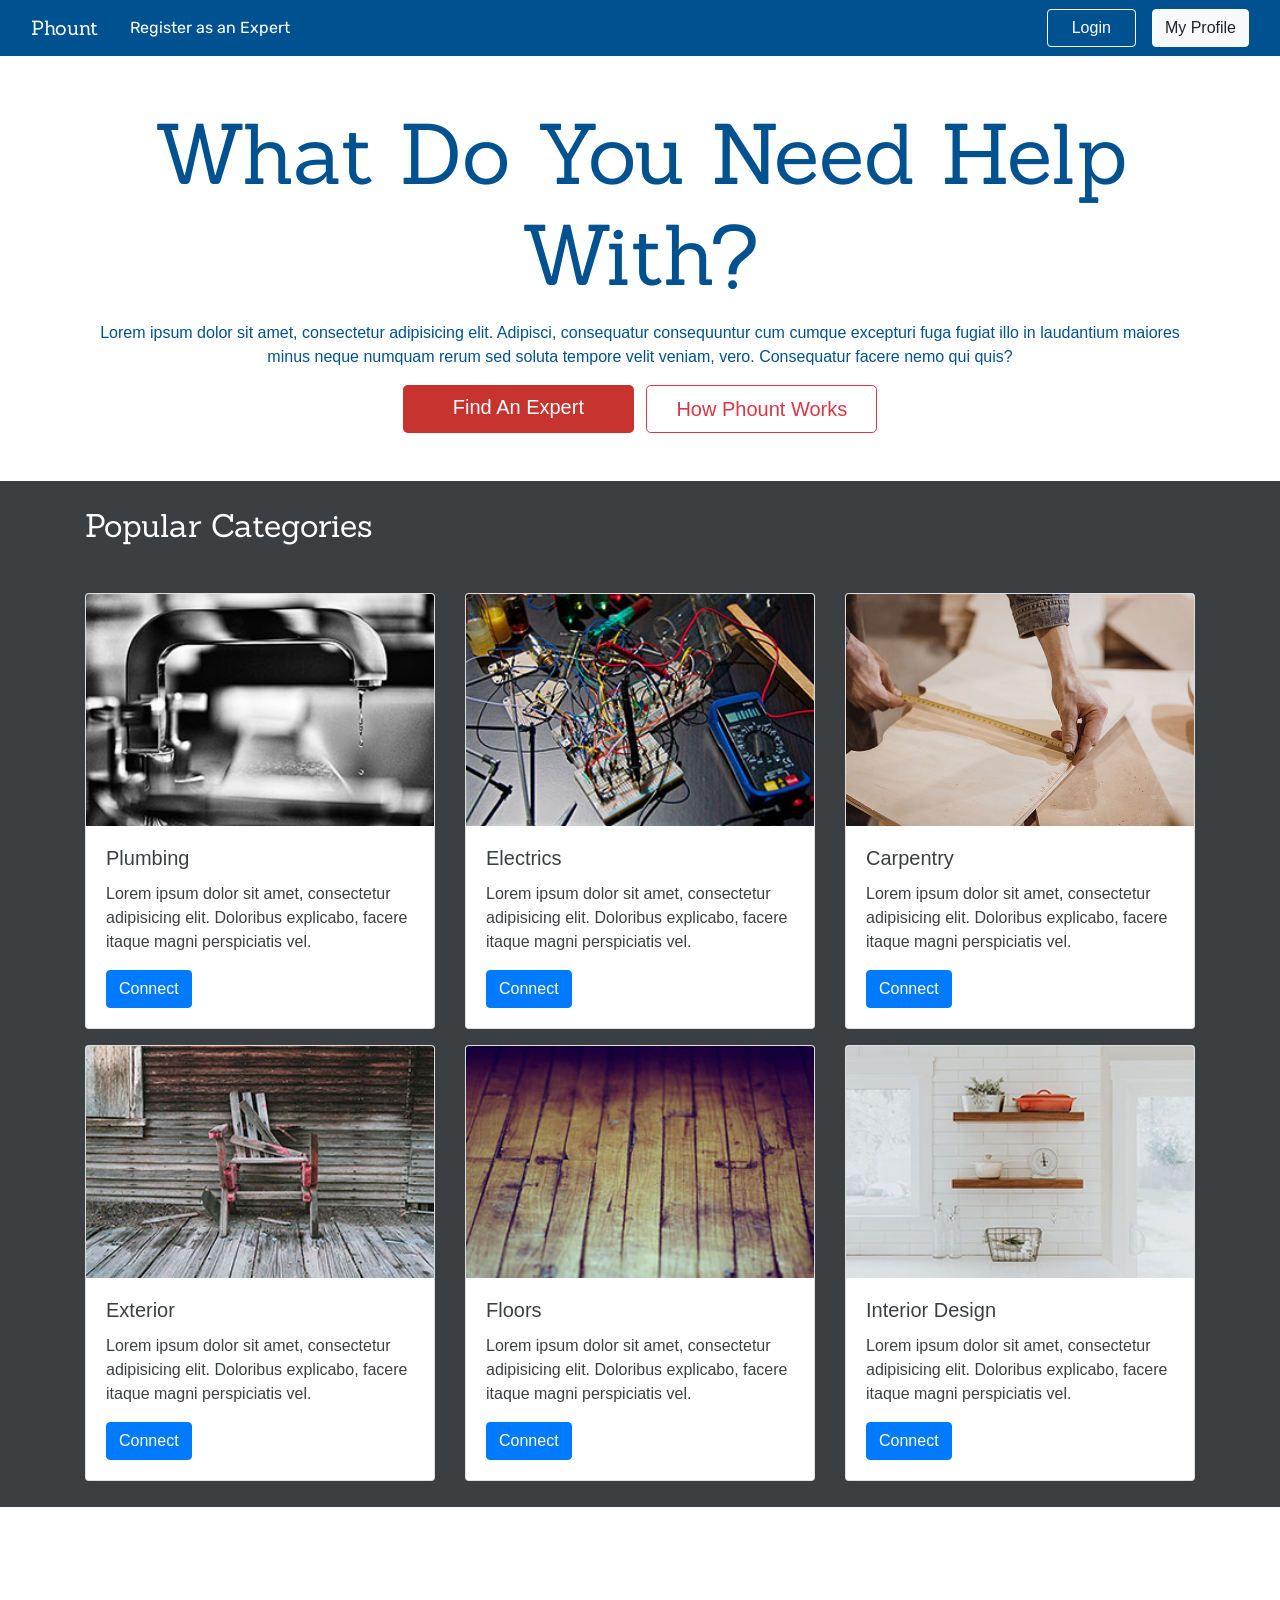
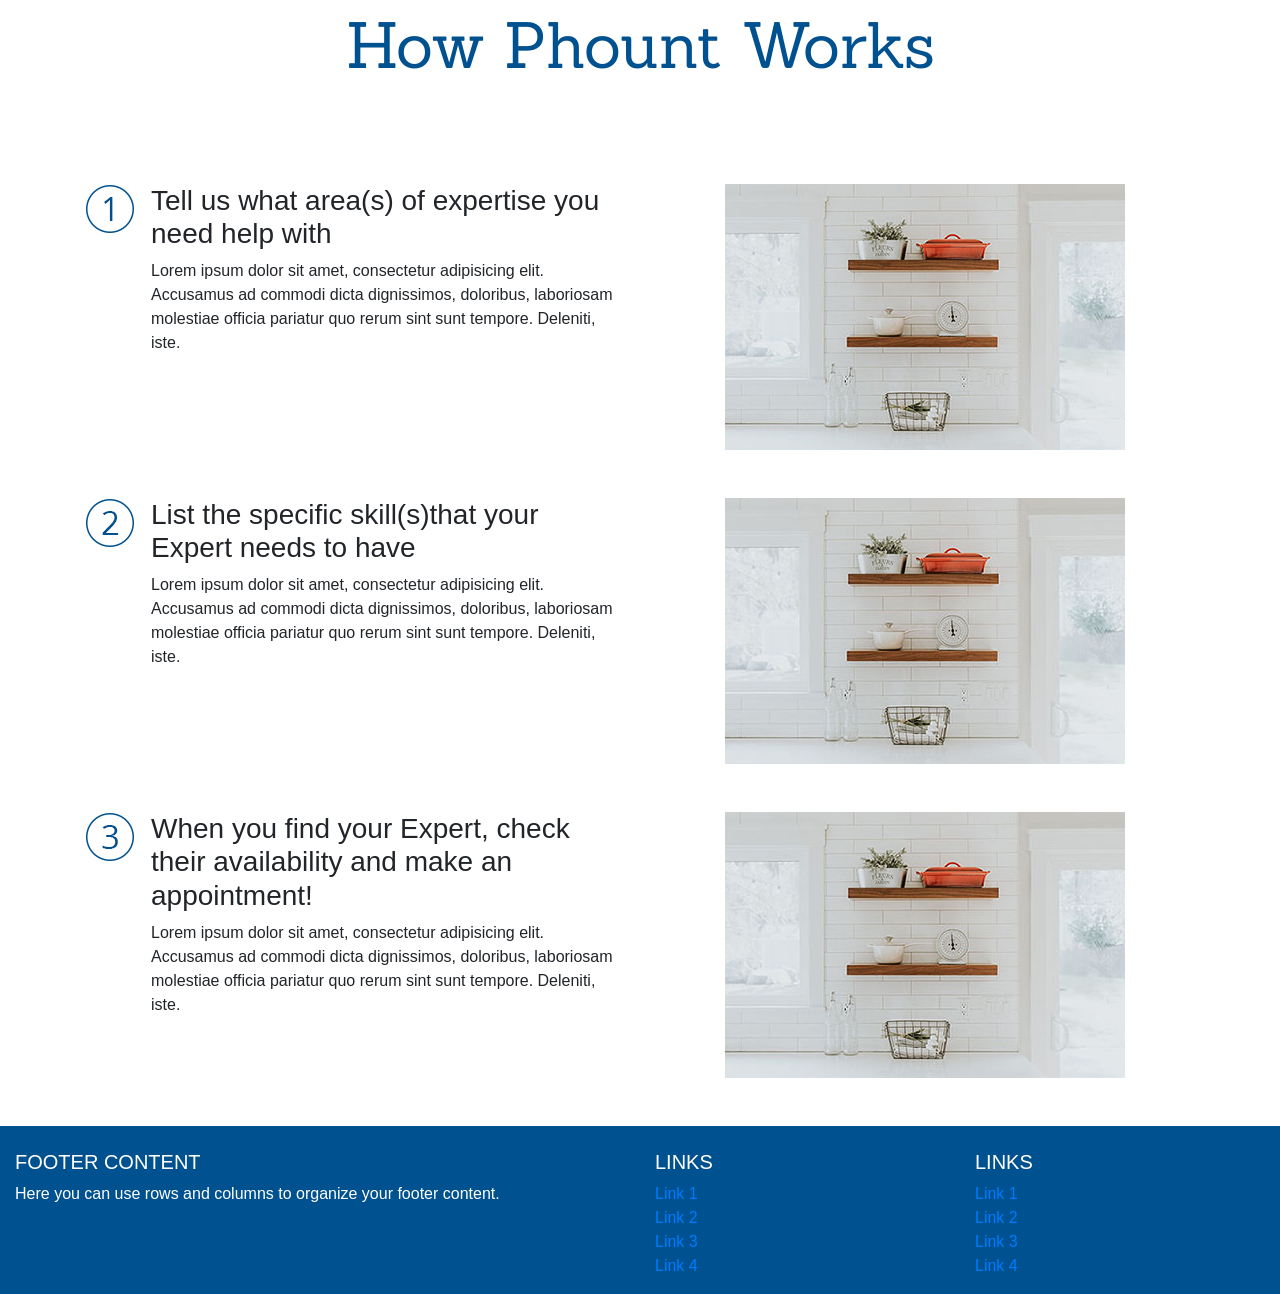
==== Phount/index.html @ 275b1b9b "Updated Phount" ====
<!doctype html>
<html lang="en">
<head>
    <!-- Required meta tags -->
    <meta charset="utf-8">
    <meta name="viewport" content="width=device-width, initial-scale=1, shrink-to-fit=no">

    <!-- Bootstrap CSS -->
    <link rel="stylesheet" href="https://stackpath.bootstrapcdn.com/bootstrap/4.1.3/css/bootstrap.min.css" integrity="sha384-MCw98/SFnGE8fJT3GXwEOngsV7Zt27NXFoaoApmYm81iuXoPkFOJwJ8ERdknLPMO" crossorigin="anonymous">

    <!-- Custom CSS -->
    <link rel="stylesheet" href="styles.css">

    <!--    Google Fonts-->
    <link href="https://fonts.googleapis.com/css?family=Rubik:300|Sanchez&display=swap" rel="stylesheet">
    <!--    Custom JavaScript-->

    <title>Phount Home Page</title>
</head> 

<body>

    <nav class="navbar navbar-expand-md navbar-dark" style="background-color: #00518f">
        <div class="container-fluid">
            <a class="navbar-brand Sanchez" href="#">Phount</a>
            <button class="navbar-toggler" type="button" data-toggle="collapse" data-target="#navbarCollapse" aria-controls="navbarCollapse" aria-expanded="false" aria-label="Toggle navigation">
                <span class="navbar-toggler-icon"></span>
            </button>
            <div class="collapse navbar-collapse justify-content-between" id="navbarCollapse">
                <ul class="navbar-nav">
                    <li class="nav-item">
                        <a class="nav-link Rubik text-white ml-2" href="expert-registration-landing.html">Register as an Expert</a>
                    </li>
                 
                </ul>
                <a href="login.aspx" id="nav-login-button" class="btn px-4 ml-auto">Login</a>
                <button class="btn btn-light ml-3">My Profile</button>
            </div>
        </div>
    </nav>

    <section>
        <div class="container text-center">
            <h1 class="heading-main mt-5">What Do You Need Help With?</h1>
            <p class="heading-main-text">Lorem ipsum dolor sit amet, consectetur adipisicing elit. Adipisci, consequatur consequuntur cum cumque excepturi fuga fugiat illo in laudantium maiores minus neque numquam rerum sed soluta tempore velit veniam, vero. Consequatur facere nemo qui quis?</p>
            <a href="category-profiles.html" id="heading-main-register-button"  class="btn btn-lg justify-content-center d-block d-sm-inline-block mb-2 mb-sm-0">Find An Expert</a>
            <a href="#anchor_from_top" id="heading-main-info-button" class="btn btn-outline-danger btn-lg d-block d-sm-inline-block ml-md-2">How Phount Works</a>


        </div>
    </section>

    <!--Popular Category Cards-->
    <section class="popular-categories-banner mt-5">
        <div class="container">
            <h2 class="mb-5 mt-3">Popular Categories</h2>
            <div class="row">
                <div class="col-lg-4 col-md-6 mb-3">
                    <div class="card">
                        <img src="img/plumbing_300px.jpg" class="card-img-top img-fluid" alt="...">
                        <div class="card-body">
                            <h5 class="card-title">Plumbing</h5>
                            <p class="card-text">Lorem ipsum dolor sit amet, consectetur adipisicing elit. Doloribus explicabo, facere itaque magni perspiciatis vel.</p>
                            <a href="novice-registration-landing.aspx" class="btn btn-primary">Connect</a>
                        </div>
                    </div>
                </div>
                <div class="col-lg-4 col-md-6 mb-3">
                    <div class="card">
                        <img src="img/electrics_300px.jpg" class="card-img-top img-fluid" alt="...">
                        <div class="card-body">
                            <h5 class="card-title">Electrics</h5>
                            <p class="card-text">Lorem ipsum dolor sit amet, consectetur adipisicing elit. Doloribus explicabo, facere itaque magni perspiciatis vel.</p>
                            <a href="novice-registration-landing.aspx" class="btn btn-primary">Connect</a>
                        </div>
                    </div>
                </div>
                <div class="col-lg-4 col-md-6 mb-3">
                    <div class="card">
                        <img src="img/carpentry_300px.jpg" class="card-img-top img-fluid" alt="...">
                        <div class="card-body">
                            <h5 class="card-title">Carpentry</h5>
                            <p class="card-text">Lorem ipsum dolor sit amet, consectetur adipisicing elit. Doloribus explicabo, facere itaque magni perspiciatis vel.</p>
                            <a href="novice-registration-landing.aspx" class="btn btn-primary">Connect</a>
                        </div>
                    </div>
                </div>
                <div class="col-lg-4 col-md-6 mb-3">
                    <div class="card">
                        <img src="img/exterior_300px.jpg" class="card-img-top img-fluid" alt="...">
                        <div class="card-body">
                            <h5 class="card-title">Exterior</h5>
                            <p class="card-text">Lorem ipsum dolor sit amet, consectetur adipisicing elit. Doloribus explicabo, facere itaque magni perspiciatis vel.</p>
                            <a href="novice-registration-landing.aspx" class="btn btn-primary">Connect</a>
                        </div>
                    </div>
                </div>
                <div class="col-lg-4 col-md-6 mb-3">
                    <div class="card">
                        <img src="img/flooring_300px.jpg" class="card-img-top img-fluid" alt="...">
                        <div class="card-body">
                            <h5 class="card-title">Floors</h5>
                            <p class="card-text">Lorem ipsum dolor sit amet, consectetur adipisicing elit. Doloribus explicabo, facere itaque magni perspiciatis vel.</p>
                            <a href="novice-registration-landing.aspx" class="btn btn-primary">Connect</a>
                        </div>
                    </div>
                </div>
                <div class="col-lg-4 col-md-6 mb-3">
                    <div class="card">
                        <img src="img/interior-design_300px.jpg" class="card-img-top" alt="...">
                        <div class="card-body">
                            <h5 class="card-title">Interior Design</h5>
                            <p class="card-text">Lorem ipsum dolor sit amet, consectetur adipisicing elit. Doloribus explicabo, facere itaque magni perspiciatis vel.</p>
                            <a href="novice-registration-landing.aspx" class="btn btn-primary">Connect</a>
                        </div>
                    </div>
                </div>
            </div>
        </div>
    </section>

    <!--How Phount Works Section-->
    <section id="anchor_from_top">
        <div class="container text-center mb-5">
            <h2 id="heading-how-to" class="">How Phount Works</h2>
            <div class="row text-left mb-5">
                <div class="col-md-6">
                    <div class="media">
                        <img class="align-self-start mr-3" src="graphics/Phount_Circle-1-50px.png" alt="Graphic of number 1 in circle">
                        <div class="media-body">
                            <h3>Tell us what area(s) of expertise you need help with</h3>
                            <p>Lorem ipsum dolor sit amet, consectetur adipisicing elit. Accusamus ad commodi dicta dignissimos, doloribus, laboriosam molestiae officia pariatur quo rerum sint sunt tempore. Deleniti, iste.</p>
                        </div>
                    </div>
                </div>
                <div class="col-md-6 img-fluid mx-auto how-to-col"><img src="img/interior-design_400px.jpg" alt=""></div>
            </div>

            <div class="row text-left mb-5">
                <div class="col-md-6">
                    <div class="media">
                        <img class="align-self-start mr-3" src="graphics/Phount_Circle-2-50px.png" alt="Graphic of number 1 in circle">
                        <div class="media-body">
                            <h3>List the specific skill(s)that your Expert needs to have</h3>
                            <p>Lorem ipsum dolor sit amet, consectetur adipisicing elit. Accusamus ad commodi dicta dignissimos, doloribus, laboriosam molestiae officia pariatur quo rerum sint sunt tempore. Deleniti, iste.</p>
                        </div>
                    </div>
                </div>
                <div class="col-md-6 img-fluid mx-auto how-to-col"><img src="img/interior-design_400px.jpg" alt=""></div>
            </div>

            <div class="row text-left mb-5">
                <div class="col-md-6">
                    <div class="media">
                        <img class="align-self-start mr-3" src="graphics/Phount_Circle-3-50px.png" alt="Graphic of number 1 in circle">
                        <div class="media-body">
                            <h3>When you find your Expert, check their availability and make an appointment!</h3>
                            <p>Lorem ipsum dolor sit amet, consectetur adipisicing elit. Accusamus ad commodi dicta dignissimos, doloribus, laboriosam molestiae officia pariatur quo rerum sint sunt tempore. Deleniti, iste.</p>
                        </div>
                    </div>
                </div>
                <div class="col-md-6 img-fluid mx-auto how-to-col"><img src="img/interior-design_400px.jpg" alt=""></div>
            </div>
        </div>
    </section>

    <!-- Footer -->
    <footer class="page-footer font-small blue pt-4">

        <!-- Footer Links -->
        <div class="container-fluid text-center text-md-left">

            <!-- Grid row -->
            <div class="row">

                <!-- Grid column -->
                <div class="col-md-6 mt-md-0 mt-3">

                    <!-- Content -->
                    <h5 class="text-uppercase">Footer Content</h5>
                    <p>Here you can use rows and columns to organize your footer content.</p>

                </div>
                <!-- Grid column -->

                <hr class="clearfix w-100 d-md-none pb-3">

                <!-- Grid column -->
                <div class="col-md-3 mb-md-0 mb-3">

                    <!-- Links -->
                    <h5 class="text-uppercase">Links</h5>

                    <ul class="list-unstyled">
                        <li>
                            <a href="#!">Link 1</a>
                        </li>
                        <li>
                            <a href="#!">Link 2</a>
                        </li>
                        <li>
                            <a href="#!">Link 3</a>
                        </li>
                        <li>
                            <a href="#!">Link 4</a>
                        </li>
                    </ul>

                </div>
                <!-- Grid column -->
                <!-- Grid column -->
                <div class="col-md-3 mb-md-0 mb-3">

                    <!-- Links -->
                    <h5 class="text-uppercase">Links</h5>

                    <ul class="list-unstyled">
                        <li>
                            <a href="#!">Link 1</a>
                        </li>
                        <li>
                            <a href="#!">Link 2</a>
                        </li>
                        <li>
                            <a href="#!">Link 3</a>
                        </li>
                        <li>
                            <a href="#!">Link 4</a>
                        </li>
                    </ul>

                </div>
                <!-- Grid column -->

            </div>
            <!-- Grid row -->

        </div>
        <!-- Footer Links -->

    </footer>
    <!-- Footer -->
    <!-- Optional JavaScript -->
    <!-- jQuery first, then Popper.js, then Bootstrap JS -->
    <script src="https://code.jquery.com/jquery-3.3.1.slim.min.js" integrity="sha384-q8i/X+965DzO0rT7abK41JStQIAqVgRVzpbzo5smXKp4YfRvH+8abtTE1Pi6jizo" crossorigin="anonymous"></script>
    <script src="https://cdnjs.cloudflare.com/ajax/libs/popper.js/1.14.7/umd/popper.min.js" integrity="sha384-UO2eT0CpHqdSJQ6hJty5KVphtPhzWj9WO1clHTMGa3JDZwrnQq4sF86dIHNDz0W1" crossorigin="anonymous"></script>
    <script src="https://stackpath.bootstrapcdn.com/bootstrap/4.3.1/js/bootstrap.min.js" integrity="sha384-JjSmVgyd0p3pXB1rRibZUAYoIIy6OrQ6VrjIEaFf/nJGzIxFDsf4x0xIM+B07jRM" crossorigin="anonymous"></script>
    <script type="text/javascript" src="scripts.js"></script>
</body>
</html>
---- Phount/styles.css ----
.Sanchez {
    font-family: 'Sanchez', serif;
}

.Rubik {
    font-family: 'Rubik', sans-serif;
}

h1, h2 {
    font-family: 'Sanchez', serif;
}

h1 {
    font-size: 84px;
}

#nav-login-button {
    color: #ffffff;
    border-color: #ffffff;
    background-color: #00518F;
}

.heading-main {
    color: #00518f;
}

.heading-main-text {
    color: #00518f;
    margin-top: 15px;
}

#heading-main-register-button {
    /*display: flex;*/
    color: #ffffff;
    background-color: #C7332E;
    border: 0;
    margin: auto;
    justify-content: center;
    padding: 7px 50px 11px 50px;
}

#heading-main-info-button {
    margin: auto;
    padding: 8px 29px 8px 29px;
}

.main-expert-search-button {
    background-color: #00518F;
    color: #ffffff;
    border: 1px solid #00518F !important;
}

.main-expert-search-input {
    color: #00518F;
    border: 1px solid #00518F !important;
}

.popular-categories-banner {
    padding: 10px 0 10px 0;
    color: white;
    background-color: #3c3f41;
}

.card-body {
    color: #3c3f41;
}

#heading-how-to {
    color: #00518f;
    font-size: 64px;
    margin: 100px 0 100px 0;
}

.how-to-col img {
    display: block;
    margin: auto;
}

.page-footer {
    background-color: #00518f;
    color: white;
}

/*Category Profiles page*/

#categories-profiles-section {
    padding: 10px 0 10px 0;
    background-color: #3c3f41;
}

#categories-profiles-banner h1 {
    color: #000;
    font-size: 2rem;
}

.expert-rating {
    font-size: 1.5rem;
}

.category-profile-card-title {
    font-size: 1.5rem;
}

.button-connect {
    background-color: #C7332E;
    color: #fff;
    padding: 5px 50px 5px 50px;
}

.expert-rating {
    font-size: 1rem;
}

.star-rating {
    color: #C7332E;
    font-size: 1rem;
}

.expert-registration-heading {
    font-size: 1.75rem;
    margin: 25px 0 5px 0;
}

#expert-registration-header h2 {
    font-size: 1.25rem;
}

#expert-registration-instructions {
    margin-bottom: 100px;
}

#expert-area-submission {
    color: white;
    background-color: #C7332E;
    padding: 8px 50px 8px 50px;
}

/*Expert Home Page*/
#expert-heading-main {
    background-color: #3c3f41;
    color: white;
}

/*Expert Registration Landing Page*/
#expert-registration-landing-section {
    background-color: #3c3f41;
}

.registration-landing-heading {
    color: white;
    font-size: 1.5rem;
}

.registration-element {
    width: 300px;
}

.registration-text {
    color: white;
}

#expertEmailText {
    color: white;
}

#expertPasswordText novicePasswordText {
    color: white;
}

.register-button {
    background-color: #C7332E;
    color: white;
    border: none;
    font-size: 1.25rem;
    margin-top: -5px;
}

/*Expert skills page*/

#expert-skills-section {
}

.add-skills-buttons {
    /*width: 450px;*/
}

.add-new-skill-button {
    background-color: #00518f;
    color: white;
}

.add-more-skills-button {
    background-color: #00518f;
    color: white;
    width: 220px;
}

.submit-add-experience-button {
    background-color: #C7332E;
    color: white;
    width: 300px;
}

.red-submit-button {
    background-color: #C7332E;
    color: white;
    width: 300px;
}

/*Expert availability page*/
.submit-view-profile-button {
    background-color: #C7332E;
    color: white;
    width: 300px;
}

/*New expertise page*/

#newExpertiseText {
    color: white;
}
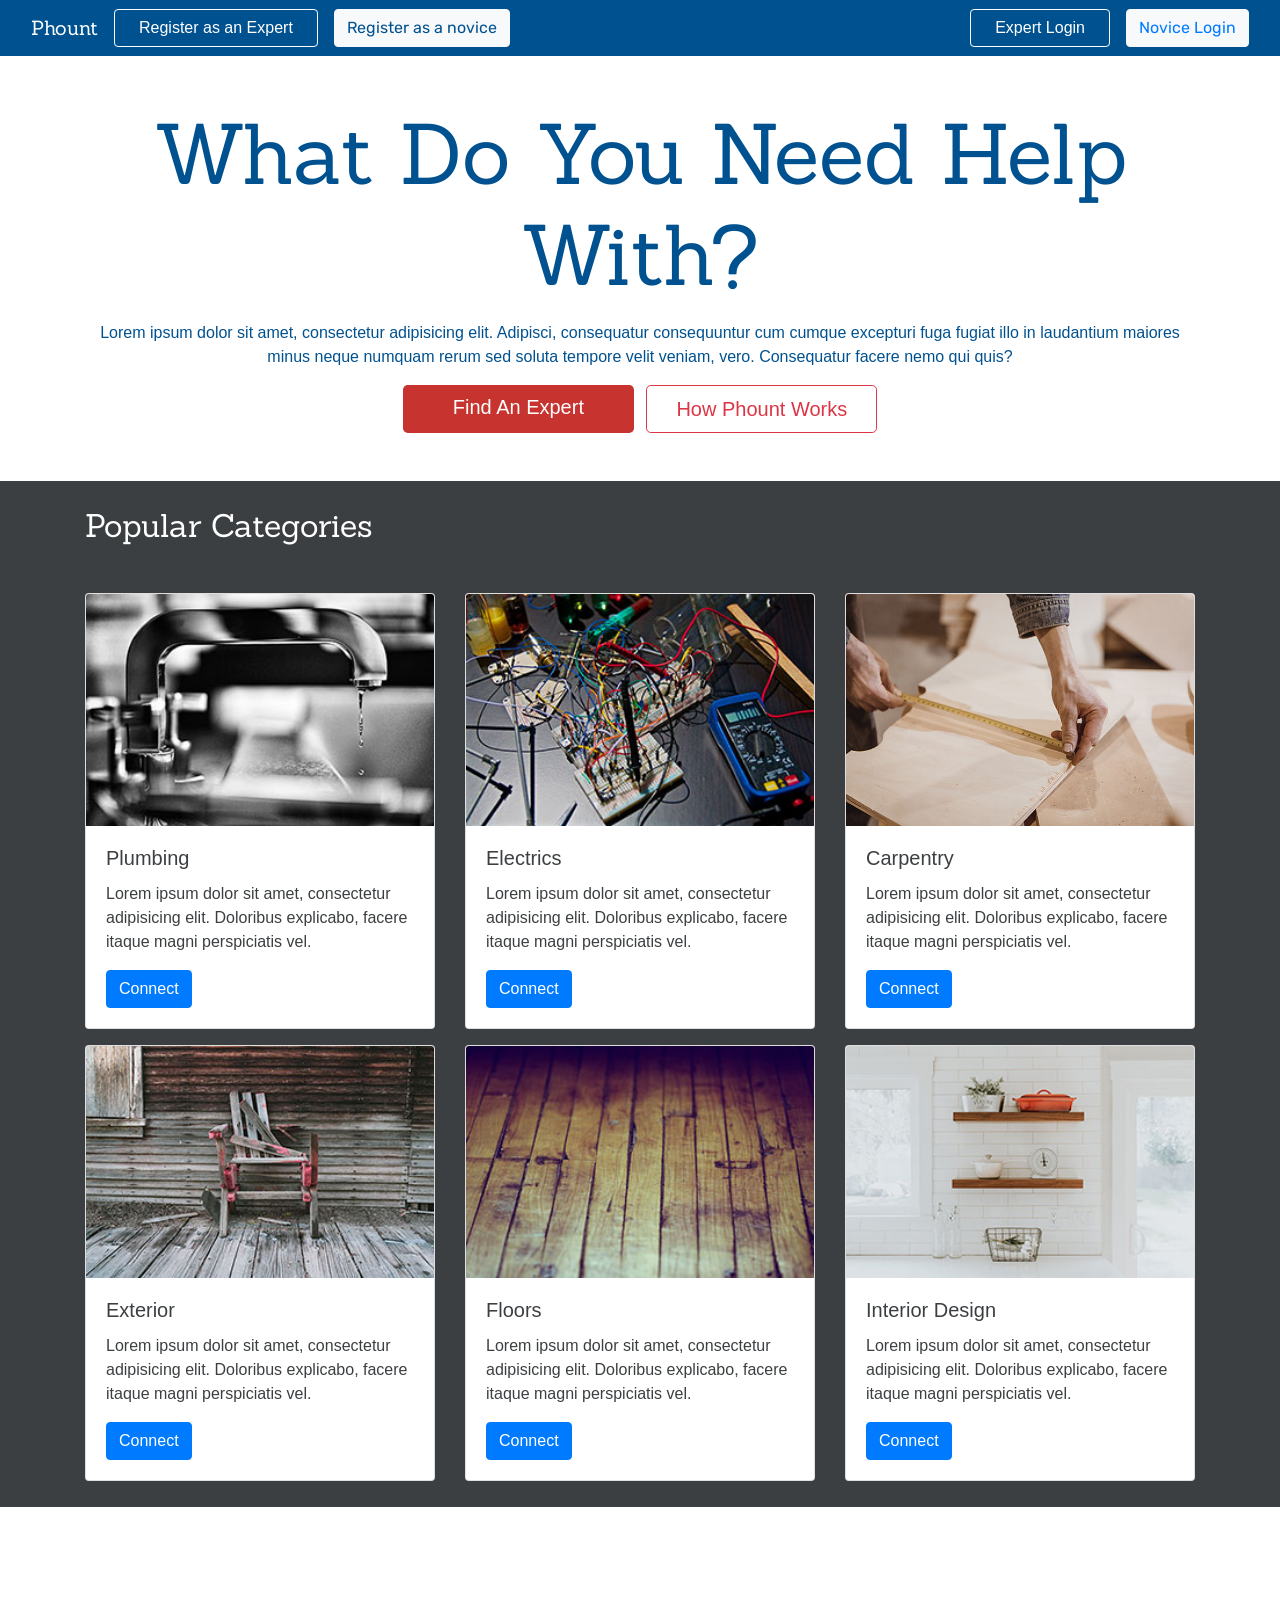
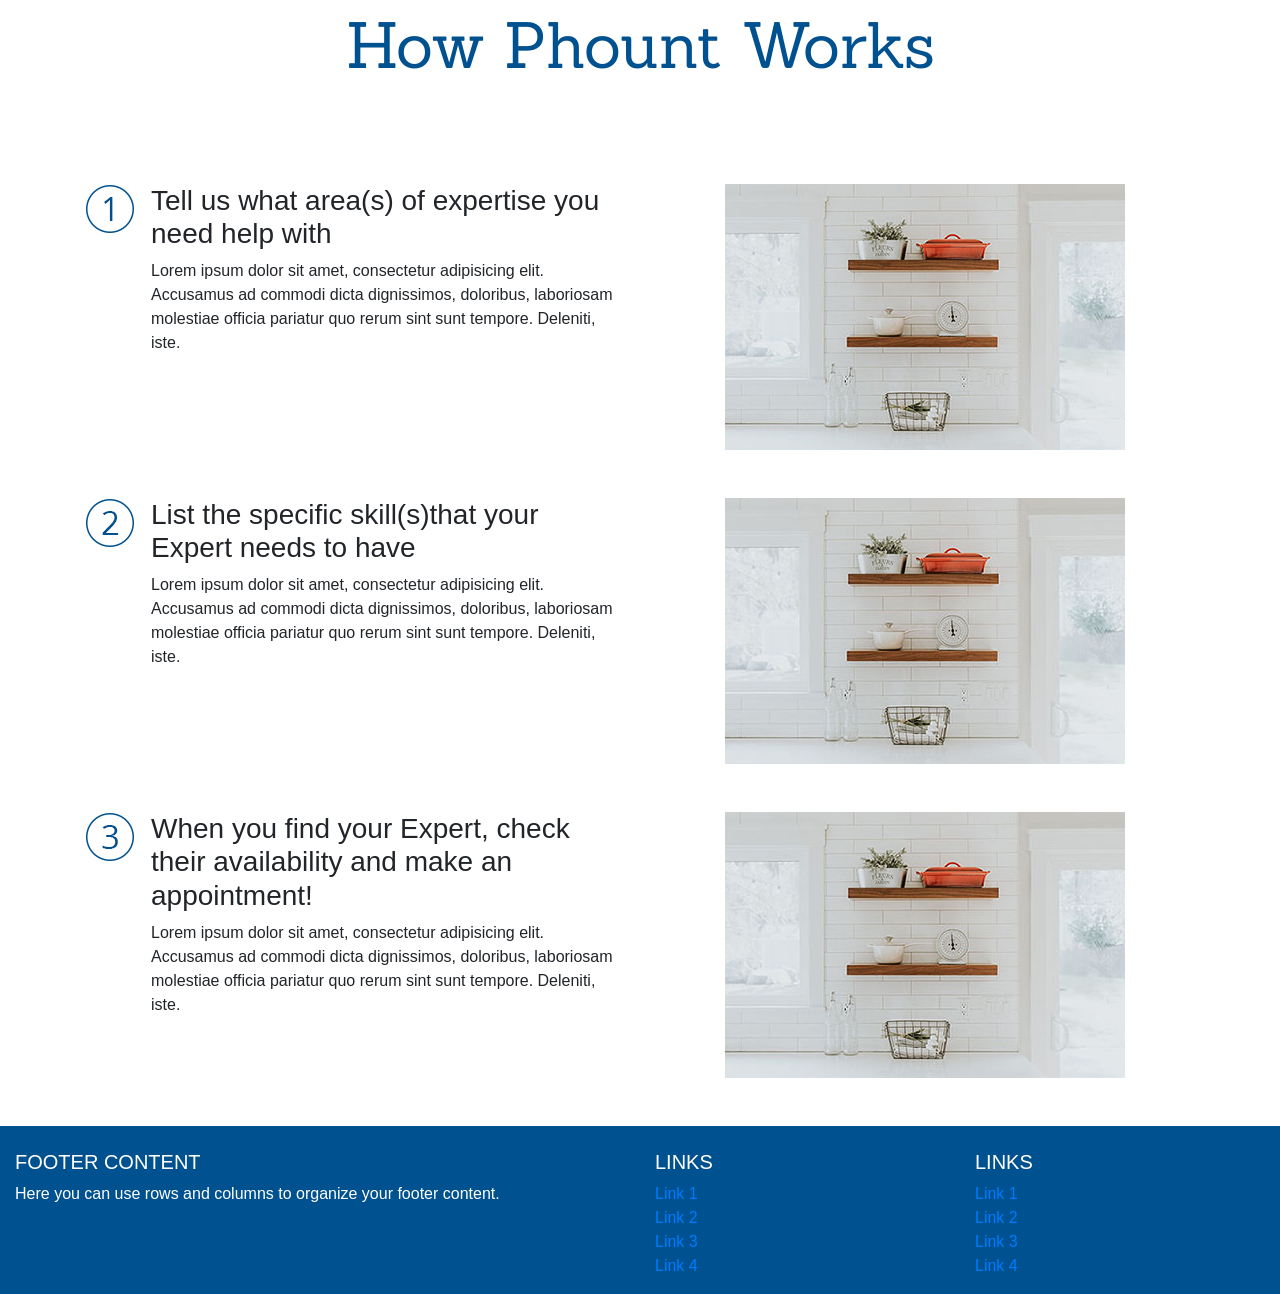
==== commit 43b4bf1f: "Added novice registration" ====
--- a/Phount/index.html
+++ b/Phount/index.html
@@ -29,12 +29,15 @@
             <div class="collapse navbar-collapse justify-content-between" id="navbarCollapse">
                 <ul class="navbar-nav">
                     <li class="nav-item">
-                        <a class="nav-link Rubik text-white ml-2" href="expert-registration-landing.html">Register as an Expert</a>
+                        <a id="nav-login-button" class="btn px-4 ml-auto" href="expert-registration-landing.php">Register as an Expert</a>
+                    </li>
+                    <li class="nav-item">
+                        <button class="btn btn-light ml-3 register-novice-button"><a class="Rubik register-novice-button" href="novice-registration-landing.php ">Register as a novice</a></button>
                     </li>
                  
                 </ul>
-                <a href="login.aspx" id="nav-login-button" class="btn px-4 ml-auto">Login</a>
-                <button class="btn btn-light ml-3">My Profile</button>
+                <a href="expert-login.php" id="nav-login-button" class="btn px-4 ml-auto">Expert Login</a>
+                <button class="btn btn-light ml-3"><a class="Rubik" href="novice-login.php">Novice Login</a></button>
             </div>
         </div>
     </nav>
--- a/Phount/styles.css
+++ b/Phount/styles.css
@@ -44,6 +44,10 @@
     padding: 8px 29px 8px 29px;
 }
 
+.register-novice-button {
+    color: #00518F !important;
+}
+
 .main-expert-search-button {
     background-color: #00518F;
     color: #ffffff;
